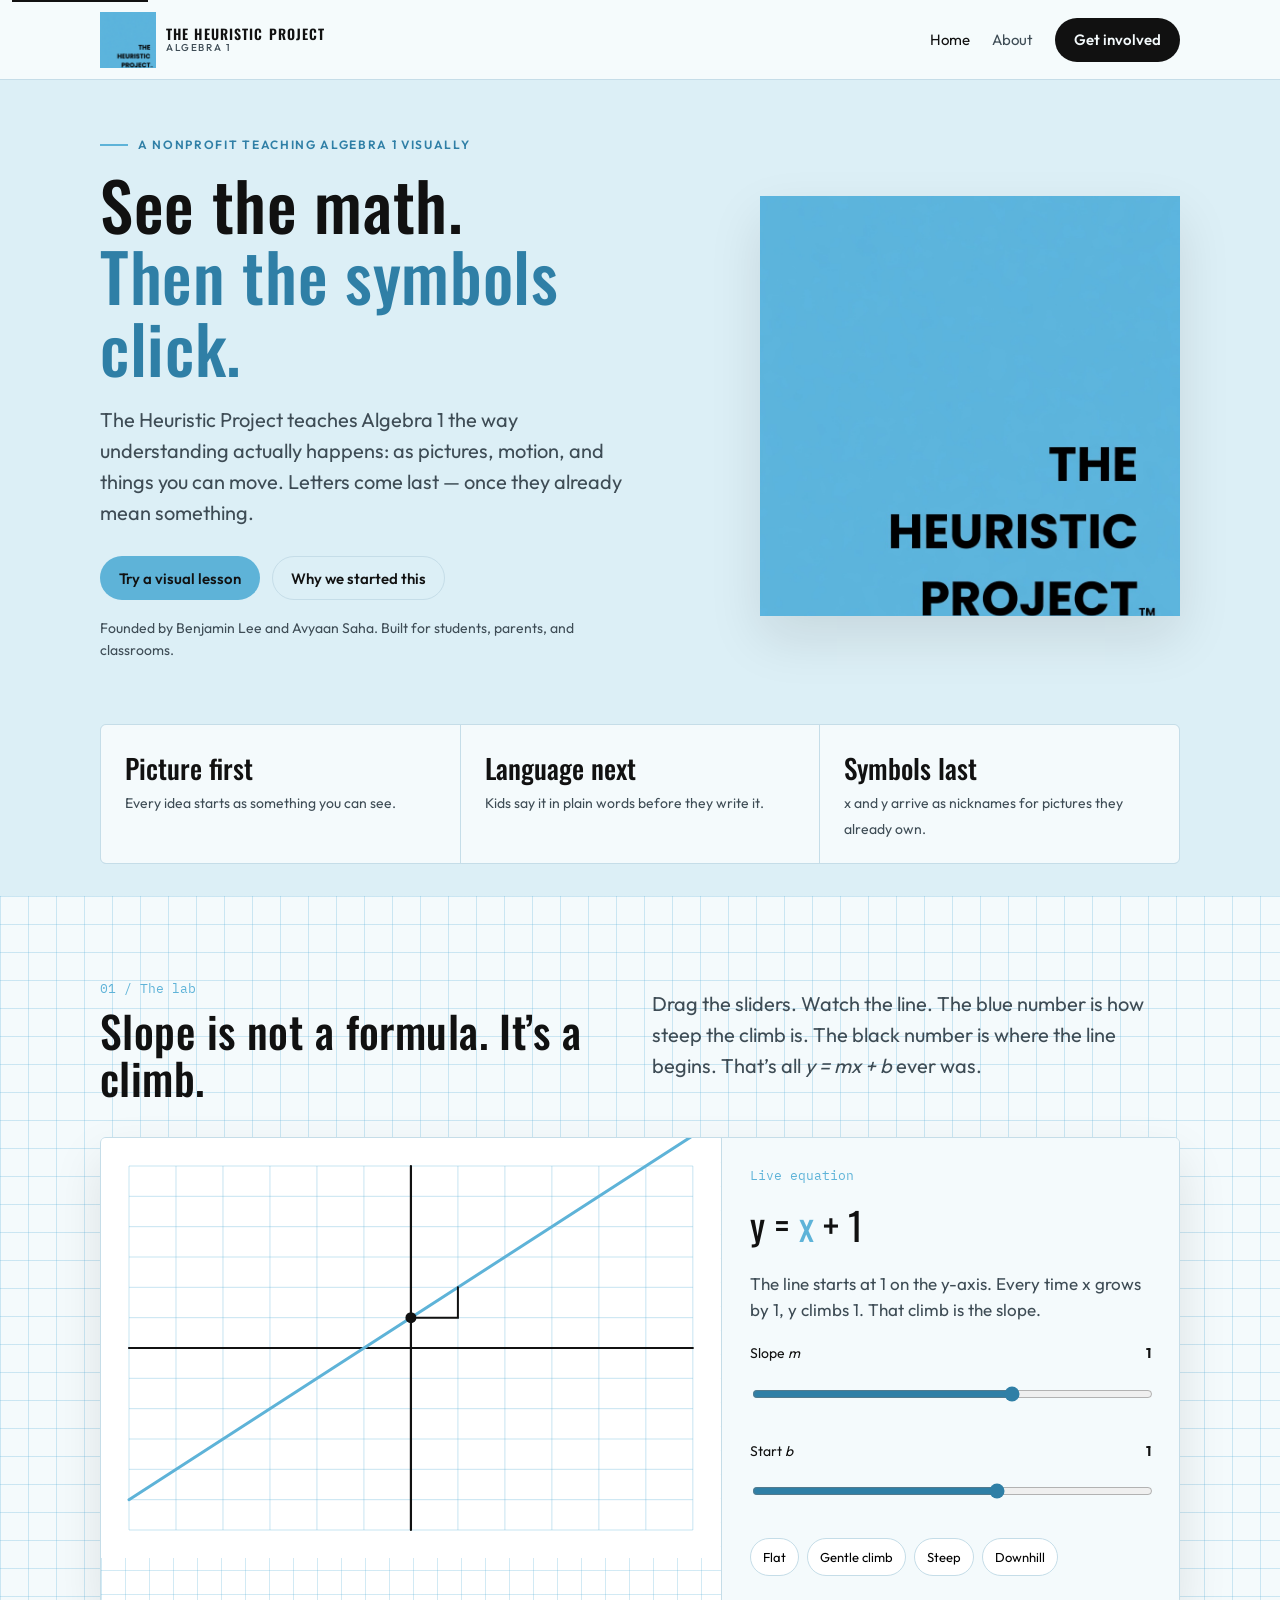
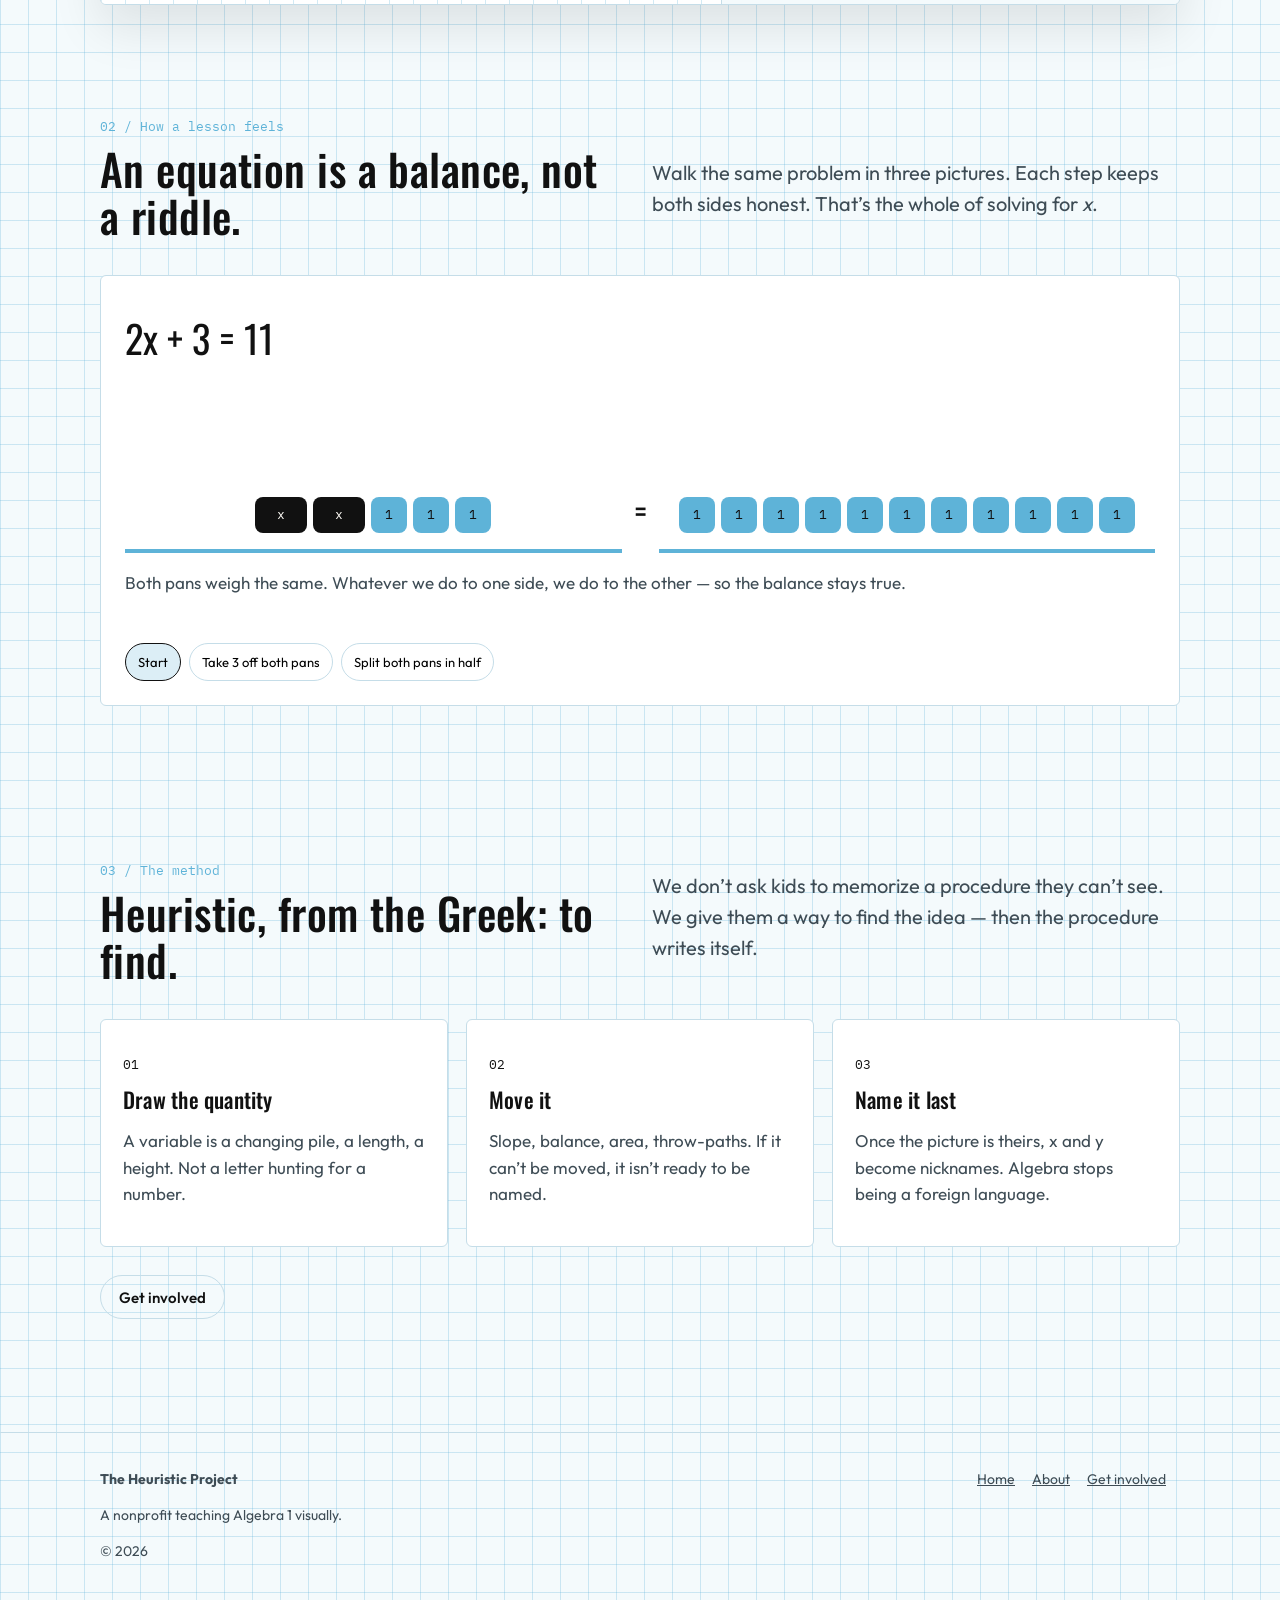
==== index.html @ 97701b6c "Publish the Heuristic Project site. Static Algebra 1 site for the VantaWulf GitHub account." ====
<!DOCTYPE html>
<html lang="en">
  <head>
    <meta charset="utf-8" />
    <meta name="viewport" content="width=device-width, initial-scale=1, viewport-fit=cover" />
    <meta name="theme-color" content="#5eb3d8" />
    <title>The Heuristic Project · Algebra you can see</title>
    <meta
      name="description"
      content="A nonprofit teaching Algebra 1 to kids in a visual way — pictures and motion first, symbols second."
    />
    <meta property="og:title" content="The Heuristic Project" />
    <meta property="og:description" content="Algebra 1, taught as pictures kids can actually see." />
    <meta property="og:image" content="assets/logo.jpg" />
    <link rel="icon" href="assets/favicon.svg" type="image/svg+xml" />
    <link rel="preconnect" href="https://fonts.googleapis.com" />
    <link rel="preconnect" href="https://fonts.gstatic.com" crossorigin />
    <link
      href="https://fonts.googleapis.com/css2?family=IBM+Plex+Mono:wght@400;500&family=Oswald:wght@500;600;700&family=Outfit:wght@400;500;560&display=swap"
      rel="stylesheet"
    />
    <link rel="stylesheet" href="styles.css" />
  </head>
  <body>
    <a class="skip-link" href="#main">Skip to content</a>
    <header class="topbar">
      <div class="wrap">
        <a class="brand" href="index.html">
          <img class="brand-logo" src="assets/logo.jpg" alt="" width="56" height="56" />
          <span class="brand-name"><strong>The Heuristic Project</strong><small>Algebra 1</small></span>
        </a>
        <button class="nav-toggle" type="button" aria-expanded="false" aria-controls="site-nav" aria-label="Menu">
          <svg width="18" height="12" viewBox="0 0 18 12" fill="none" aria-hidden="true">
            <path d="M1 1h16M1 6h16M1 11h16" stroke="#1a211c" stroke-width="1.6" stroke-linecap="round" />
          </svg>
        </button>
        <nav class="nav" id="site-nav">
          <a href="index.html" aria-current="page">Home</a>
          <a href="about.html">About</a>
          <a class="btn primary" href="join.html">Get involved</a>
        </nav>
      </div>
    </header>

    <main id="main">
      <section class="hero">
        <div class="wrap hero-grid">
          <div>
            <p class="eyebrow">A nonprofit teaching Algebra 1 visually</p>
            <h1>See the math.<br /><em>Then the symbols click.</em></h1>
            <p class="lede">
              The Heuristic Project teaches Algebra 1 the way understanding actually happens:
              as pictures, motion, and things you can move. Letters come last — once they
              already mean something.
            </p>
            <div class="hero-actions">
              <a class="btn saffron" href="#lab">Try a visual lesson</a>
              <a class="btn ghost" href="about.html">Why we started this</a>
            </div>
            <p class="hero-note">Founded by Benjamin Lee and Avyaan Saha. Built for students, parents, and classrooms.</p>
          </div>
          <div class="hero-frame">
            <img src="assets/logo.jpg" alt="The Heuristic Project logo: black stacked wordmark on a powder-blue square." />
          </div>
        </div>
        <div class="wrap">
          <div class="stats">
            <div class="stat">
              <b>Picture first</b>
              <span>Every idea starts as something you can see.</span>
            </div>
            <div class="stat">
              <b>Language next</b>
              <span>Kids say it in plain words before they write it.</span>
            </div>
            <div class="stat">
              <b>Symbols last</b>
              <span>x and y arrive as nicknames for pictures they already own.</span>
            </div>
          </div>
        </div>
      </section>

      <section class="section" id="lab">
        <div class="wrap">
          <div class="section-head">
            <div>
              <p class="kicker">01 / The lab</p>
              <h2>Slope is not a formula. It’s a climb.</h2>
            </div>
            <p class="lede">
              Drag the sliders. Watch the line. The blue number is how steep the climb is.
              The black number is where the line begins. That’s all <em>y = mx + b</em> ever was.
            </p>
          </div>
          <div class="lab">
            <div class="lab-canvas-wrap">
              <canvas id="slope-canvas" width="640" height="420" aria-label="Graph of y equals m x plus b"></canvas>
            </div>
            <div class="lab-panel">
              <p class="kicker">Live equation</p>
              <p class="eq" id="eq-line">y = <span class="m">x</span> <span class="b">+ 1</span></p>
              <p class="caption" id="slope-caption"></p>
              <div class="control">
                <label><span>Slope <i>m</i></span> <strong id="slope-m-val">1</strong></label>
                <input id="slope-m" type="range" min="-3" max="3" step="0.5" value="1" />
              </div>
              <div class="control">
                <label><span>Start <i>b</i></span> <strong id="slope-b-val">1</strong></label>
                <input id="slope-b" type="range" min="-4" max="4" step="0.5" value="1" />
              </div>
              <div class="presets">
                <button class="pill" type="button" data-preset="0,2">Flat</button>
                <button class="pill" type="button" data-preset="0.5,1" aria-pressed="false">Gentle climb</button>
                <button class="pill" type="button" data-preset="2,-1">Steep</button>
                <button class="pill" type="button" data-preset="-1,3">Downhill</button>
              </div>
            </div>
          </div>
        </div>
      </section>

      <section class="section tight">
        <div class="wrap">
          <div class="section-head">
            <div>
              <p class="kicker">02 / How a lesson feels</p>
              <h2>An equation is a balance, not a riddle.</h2>
            </div>
            <p class="lede">
              Walk the same problem in three pictures. Each step keeps both sides honest.
              That’s the whole of solving for <em>x</em>.
            </p>
          </div>
          <div class="balance" id="balance-lab">
            <p class="eq" id="balance-eq">2x + 3 = 11</p>
            <div class="pans">
              <div class="pan" id="pan-left" aria-label="Left side of the equation"></div>
              <div class="equals">=</div>
              <div class="pan" id="pan-right" aria-label="Right side of the equation"></div>
            </div>
            <p class="caption" id="balance-status"></p>
            <div class="steps">
              <button class="pill" type="button" data-step="0" aria-pressed="true">Start</button>
              <button class="pill" type="button" data-step="1">Take 3 off both pans</button>
              <button class="pill" type="button" data-step="2">Split both pans in half</button>
            </div>
          </div>
        </div>
      </section>

      <section class="section">
        <div class="wrap">
          <div class="section-head">
            <div>
              <p class="kicker">03 / The method</p>
              <h2>Heuristic, from the Greek: to find.</h2>
            </div>
            <p class="lede">
              We don’t ask kids to memorize a procedure they can’t see. We give them a way
              to find the idea — then the procedure writes itself.
            </p>
          </div>
          <div class="cards">
            <article class="card">
              <p class="num">01</p>
              <h3>Draw the quantity</h3>
              <p>A variable is a changing pile, a length, a height. Not a letter hunting for a number.</p>
            </article>
            <article class="card">
              <p class="num">02</p>
              <h3>Move it</h3>
              <p>Slope, balance, area, throw-paths. If it can’t be moved, it isn’t ready to be named.</p>
            </article>
            <article class="card">
              <p class="num">03</p>
              <h3>Name it last</h3>
              <p>Once the picture is theirs, x and y become nicknames. Algebra stops being a foreign language.</p>
            </article>
          </div>
          <p style="margin-top: 28px">
            <a class="btn ghost" href="join.html">Get involved</a>
          </p>
        </div>
      </section>
    </main>

    <footer>
      <div class="wrap foot">
        <div>
          <strong>The Heuristic Project</strong>
          <p>A nonprofit teaching Algebra 1 visually.</p>
          <p>© <span id="year">2026</span></p>
        </div>
        <div>
          <a href="index.html">Home</a>
          <a href="about.html">About</a>
          <a href="join.html">Get involved</a>
        </div>
      </div>
    </footer>
    <script src="app.js"></script>
  </body>
</html>
---- styles.css ----
:root {
  --paper: #f4fafc;
  --paper-2: #dceef6;
  --ink: #111111;
  --ink-soft: #3e4c55;
  --sage: #2f7fa6;
  --sage-2: #24688a;
  --saffron: #5eb3d8;
  --vermillion: #111111;
  --blue: #5eb3d8;
  --line: rgba(94, 179, 216, 0.28);
  --rule: #c5dde8;
  --shadow: 0 22px 50px rgba(17, 17, 17, 0.1);
  --radius: 6px;
  --max: 1120px;
  --nav-h: 80px;
}

*,
*::before,
*::after {
  box-sizing: border-box;
}

html {
  scroll-behavior: smooth;
}

html,
body {
  overflow-x: hidden;
  max-width: 100%;
}

body {
  margin: 0;
  color: var(--ink);
  font-family: Outfit, "Helvetica Neue", sans-serif;
  font-size: 17px;
  line-height: 1.55;
  background-color: var(--paper);
  background-image:
    linear-gradient(var(--line) 1px, transparent 1px),
    linear-gradient(90deg, var(--line) 1px, transparent 1px);
  background-size: 28px 28px;
}

img {
  max-width: 100%;
  display: block;
}

a {
  color: var(--sage);
}

.skip-link {
  position: absolute;
  left: 12px;
  top: -40px;
  background: var(--ink);
  color: var(--paper);
  padding: 8px 12px;
  z-index: 100;
}

.skip-link:focus {
  top: 12px;
}

.wrap {
  width: 100%;
  max-width: var(--max);
  padding-inline: 20px;
  margin-inline: auto;
}

.topbar {
  position: sticky;
  top: 0;
  z-index: 40;
  height: var(--nav-h);
  display: flex;
  align-items: center;
  background: color-mix(in srgb, var(--paper) 88%, white);
  backdrop-filter: blur(14px);
  border-bottom: 1px solid var(--rule);
}

.topbar .wrap {
  display: flex;
  align-items: center;
  justify-content: space-between;
  gap: 16px;
  width: 100%;
  max-width: var(--max);
}

.brand {
  display: flex;
  align-items: center;
  gap: 10px;
  text-decoration: none;
  color: var(--ink);
  font-weight: 560;
  letter-spacing: -0.02em;
}

.brand-logo {
  width: 56px;
  height: 56px;
  border-radius: 0;
  box-shadow: none;
  object-fit: cover;
  background: var(--blue);
}

.brand-name {
  display: flex;
  flex-direction: column;
  line-height: 1.15;
}

.brand-name strong {
  font-family: Oswald, "Arial Narrow", sans-serif;
  font-weight: 600;
  letter-spacing: 0.08em;
  text-transform: uppercase;
  font-size: 14px;
}

.brand-name small {
  font-size: 10px;
  font-weight: 500;
  letter-spacing: 0.16em;
  text-transform: uppercase;
  color: var(--ink-soft);
}

.nav {
  display: flex;
  align-items: center;
  gap: 22px;
}

.nav a {
  text-decoration: none;
  color: var(--ink-soft);
  font-size: 15px;
}

.nav a[aria-current="page"],
.nav a:hover {
  color: var(--ink);
}

.nav a.btn.primary,
.nav a.btn.primary:hover,
.nav a.btn.primary[aria-current="page"] {
  color: var(--paper);
  background: var(--ink);
}

.nav-toggle {
  display: none;
  width: 44px;
  height: 44px;
  border: 1px solid var(--rule);
  background: var(--paper);
  border-radius: 10px;
}

.btn {
  display: inline-flex;
  align-items: center;
  justify-content: center;
  gap: 8px;
  min-height: 44px;
  padding: 0 18px;
  border-radius: 999px;
  border: 1px solid transparent;
  text-decoration: none;
  font: inherit;
  font-size: 15px;
  font-weight: 560;
  cursor: pointer;
}

.btn.primary {
  background: var(--ink);
  color: var(--paper);
}

.btn.primary:hover {
  background: #000;
}

.btn.ghost {
  background: transparent;
  color: var(--ink);
  border-color: var(--rule);
}

.btn.saffron,
.btn.accent {
  background: var(--blue);
  color: var(--ink);
}

.eyebrow {
  display: flex;
  align-items: center;
  gap: 10px;
  font-size: 12px;
  font-weight: 600;
  letter-spacing: 0.14em;
  text-transform: uppercase;
  color: var(--sage);
  margin: 0 0 14px;
  max-width: 40rem;
}

.eyebrow::before {
  content: "";
  width: 28px;
  height: 2px;
  background: var(--saffron);
}

h1,
h2,
h3,
.display {
  font-family: Oswald, "Arial Narrow", sans-serif;
  font-weight: 500;
  letter-spacing: 0.01em;
  line-height: 1.08;
  margin: 0;
  overflow-wrap: break-word;
}

h1 {
  font-size: clamp(2.35rem, 5.2vw, 4.4rem);
}

h2 {
  font-size: clamp(1.8rem, 3.4vw, 2.8rem);
}

h3 {
  font-size: 1.35rem;
}

.lede {
  font-size: clamp(1.05rem, 1.6vw, 1.25rem);
  color: var(--ink-soft);
  max-width: 42rem;
}

h1, h2, h3, p, .lede, .hero-note, .caption {
  max-width: 100%;
  overflow-wrap: break-word;
}

.hero {
  padding: 56px 0 24px;
  background: color-mix(in srgb, var(--blue) 16%, var(--paper));
}

.hero-grid {
  display: grid;
  grid-template-columns: 1.05fr 0.95fr;
  gap: 48px;
  align-items: center;
}

.hero h1 em {
  font-style: normal;
  color: var(--sage);
}

.hero-actions {
  display: flex;
  flex-wrap: wrap;
  gap: 12px;
  margin-top: 28px;
}

.hero-grid > * {
  min-width: 0;
}

.hero-note {
  margin-top: 18px;
  font-size: 14px;
  color: var(--ink-soft);
}

.hero-frame {
  position: relative;
}

.hero-frame img {
  width: 100%;
  max-width: 420px;
  margin-left: auto;
  border-radius: 0;
  box-shadow: var(--shadow);
  aspect-ratio: 1 / 1;
  object-fit: cover;
  background: var(--blue);
}

.hero-chip {
  position: absolute;
  left: 16px;
  bottom: 16px;
  background: color-mix(in srgb, var(--paper) 92%, white);
  border: 1px solid var(--rule);
  border-radius: 14px;
  padding: 10px 12px;
  font-family: "IBM Plex Mono", ui-monospace, monospace;
  font-size: 13px;
}

.stats {
  display: grid;
  grid-template-columns: repeat(3, 1fr);
  gap: 1px;
  background: var(--rule);
  border: 1px solid var(--rule);
  border-radius: var(--radius);
  overflow: hidden;
  margin: 48px 0 8px;
}

.stat {
  background: var(--paper);
  padding: 22px 24px;
}

.stat b {
  display: block;
  font-family: Oswald, "Arial Narrow", sans-serif;
  font-size: 1.7rem;
  font-weight: 500;
}

.stat span {
  color: var(--ink-soft);
  font-size: 14px;
}

.section {
  padding: 72px 0;
}

.section.tight {
  padding: 40px 0 72px;
}

.section-head {
  display: grid;
  grid-template-columns: 1fr 1fr;
  gap: 24px;
  margin-bottom: 36px;
  align-items: end;
}

.kicker {
  font-family: "IBM Plex Mono", ui-monospace, monospace;
  font-size: 13px;
  color: var(--saffron);
  margin: 0 0 8px;
}

.lab {
  background: #fff;
  border: 1px solid var(--rule);
  border-radius: var(--radius);
  box-shadow: var(--shadow);
  overflow: hidden;
  display: grid;
  grid-template-columns: 1.15fr 0.85fr;
}

.lab-canvas-wrap {
  background:
    linear-gradient(var(--line) 1px, transparent 1px),
    linear-gradient(90deg, var(--line) 1px, transparent 1px),
    #fff;
  background-size: 24px 24px;
  min-height: 420px;
  position: relative;
}

#slope-canvas {
  width: 100%;
  height: 420px;
  display: block;
}

.lab-panel {
  padding: 28px;
  border-left: 1px solid var(--rule);
  background: var(--paper);
}

.eq {
  font-family: Oswald, "Arial Narrow", sans-serif;
  font-size: clamp(1.8rem, 3vw, 2.4rem);
  margin: 8px 0 6px;
}

.eq .m { color: var(--blue); }
.eq .b { color: var(--ink); }

.caption {
  color: var(--ink-soft);
  min-height: 3.2em;
}

.control {
  margin: 18px 0;
}

.control label {
  display: flex;
  justify-content: space-between;
  font-size: 14px;
  margin-bottom: 6px;
}

.control input[type="range"] {
  width: 100%;
  accent-color: var(--sage);
}

.presets {
  display: flex;
  flex-wrap: wrap;
  gap: 8px;
  margin-top: 8px;
}

.pill {
  border: 1px solid var(--rule);
  background: #fff;
  border-radius: 999px;
  padding: 8px 12px;
  font: inherit;
  font-size: 13px;
  cursor: pointer;
}

.pill:hover,
.pill[aria-pressed="true"] {
  border-color: var(--ink);
  background: var(--paper-2);
}

.cards {
  display: grid;
  grid-template-columns: repeat(3, 1fr);
  gap: 18px;
}

.card {
  background: #fff;
  border: 1px solid var(--rule);
  border-radius: var(--radius);
  padding: 22px;
}

.card .num {
  font-family: "IBM Plex Mono", ui-monospace, monospace;
  color: var(--vermillion);
  font-size: 13px;
}

.card p {
  color: var(--ink-soft);
}

.split {
  display: grid;
  grid-template-columns: 1fr 1fr;
  gap: 40px;
  align-items: center;
}

.photo {
  border-radius: 0;
  box-shadow: var(--shadow);
  width: 100%;
  object-fit: cover;
}

.units {
  display: grid;
  grid-template-columns: 1fr 1fr;
  gap: 14px;
}

.unit {
  display: grid;
  grid-template-columns: auto 1fr;
  gap: 14px;
  padding: 16px;
  border: 1px solid var(--rule);
  border-radius: var(--radius);
  background: #fff;
  text-decoration: none;
  color: inherit;
}

.unit .mark {
  width: 42px;
  height: 42px;
  border-radius: 0;
  display: grid;
  place-items: center;
  font-family: Oswald, "Arial Narrow", sans-serif;
  background: var(--blue);
  color: var(--ink);
}

.unit p {
  margin: 4px 0 0;
  color: var(--ink-soft);
  font-size: 14px;
}

.balance {
  background: #fff;
  border: 1px solid var(--rule);
  border-radius: var(--radius);
  padding: 24px;
}

.pans {
  display: grid;
  grid-template-columns: 1fr auto 1fr;
  gap: 12px;
  align-items: end;
  min-height: 180px;
}

.pan {
  border-bottom: 4px solid var(--blue);
  padding: 12px 8px 16px;
  display: flex;
  flex-wrap: wrap;
  gap: 6px;
  justify-content: center;
  align-items: end;
}

.equals {
  font-family: Oswald, "Arial Narrow", sans-serif;
  font-size: 2rem;
  padding-bottom: 18px;
}

.tile {
  width: 36px;
  height: 36px;
  border-radius: 8px;
  display: grid;
  place-items: center;
  font-family: "IBM Plex Mono", ui-monospace, monospace;
  font-size: 13px;
  color: #fffdf8;
}

.tile.x { background: var(--ink); width: 52px; }
.tile.one { background: var(--blue); color: var(--ink); }
.tile.out { opacity: 0.25; }

.steps {
  display: flex;
  flex-wrap: wrap;
  gap: 8px;
  margin-top: 18px;
}

.form {
  display: grid;
  gap: 14px;
  max-width: 560px;
}

.field {
  display: grid;
  gap: 6px;
}

.field span {
  font-size: 14px;
  font-weight: 560;
}

input,
select,
textarea {
  font: inherit;
  padding: 12px 14px;
  border-radius: 12px;
  border: 1px solid var(--rule);
  background: #fff;
  color: var(--ink);
}

textarea {
  min-height: 140px;
  resize: vertical;
}

.form-status {
  min-height: 1.4em;
  color: var(--sage);
}

.page-hero {
  padding: 48px 0 12px;
}

footer {
  border-top: 1px solid var(--rule);
  padding: 36px 0 48px;
  margin-top: 24px;
  color: var(--ink-soft);
  font-size: 14px;
}

.foot {
  display: flex;
  justify-content: space-between;
  gap: 24px;
  flex-wrap: wrap;
}

.foot a {
  color: inherit;
  margin-right: 14px;
}

@media (max-width: 420px) {
  .brand-name small {
    display: none;
  }
}

@media (max-width: 880px) {
  h1 {
    font-size: clamp(2.05rem, 6vw, 2.8rem);
  }

  .hero-grid,
  .lab,
  .section-head,
  .split {
    display: flex;
    flex-direction: column;
    gap: 28px;
  }

  .hero-grid > *,
  .split > *,
  .lab > *,
  .cards > *,
  .units > *,
  .stats > * {
    width: 100%;
    max-width: 100%;
    min-width: 0;
  }

  .cards,
  .units,
  .stats {
    grid-template-columns: 1fr;
  }

  .lab-panel {
    border-left: 0;
    border-top: 1px solid var(--rule);
  }

  .nav-toggle {
    display: grid;
    place-items: center;
  }

  .nav {
    display: none;
    position: absolute;
    top: var(--nav-h);
    left: 0;
    right: 0;
    flex-direction: column;
    align-items: stretch;
    gap: 0;
    background: var(--paper);
    border-bottom: 1px solid var(--rule);
    padding: 8px 20px 18px;
  }

  .nav.open {
    display: flex;
  }

  .nav a,
  .nav .btn {
    padding: 12px 0;
  }

  .nav a.btn.primary {
    justify-content: center;
    margin-top: 8px;
  }

  .hero-actions {
    flex-direction: column;
    align-items: stretch;
  }

  .hero-actions .btn {
    width: 100%;
    flex: none;
  }

  .topbar {
    position: sticky;
  }
}

@media (prefers-reduced-motion: reduce) {
  html { scroll-behavior: auto; }
}
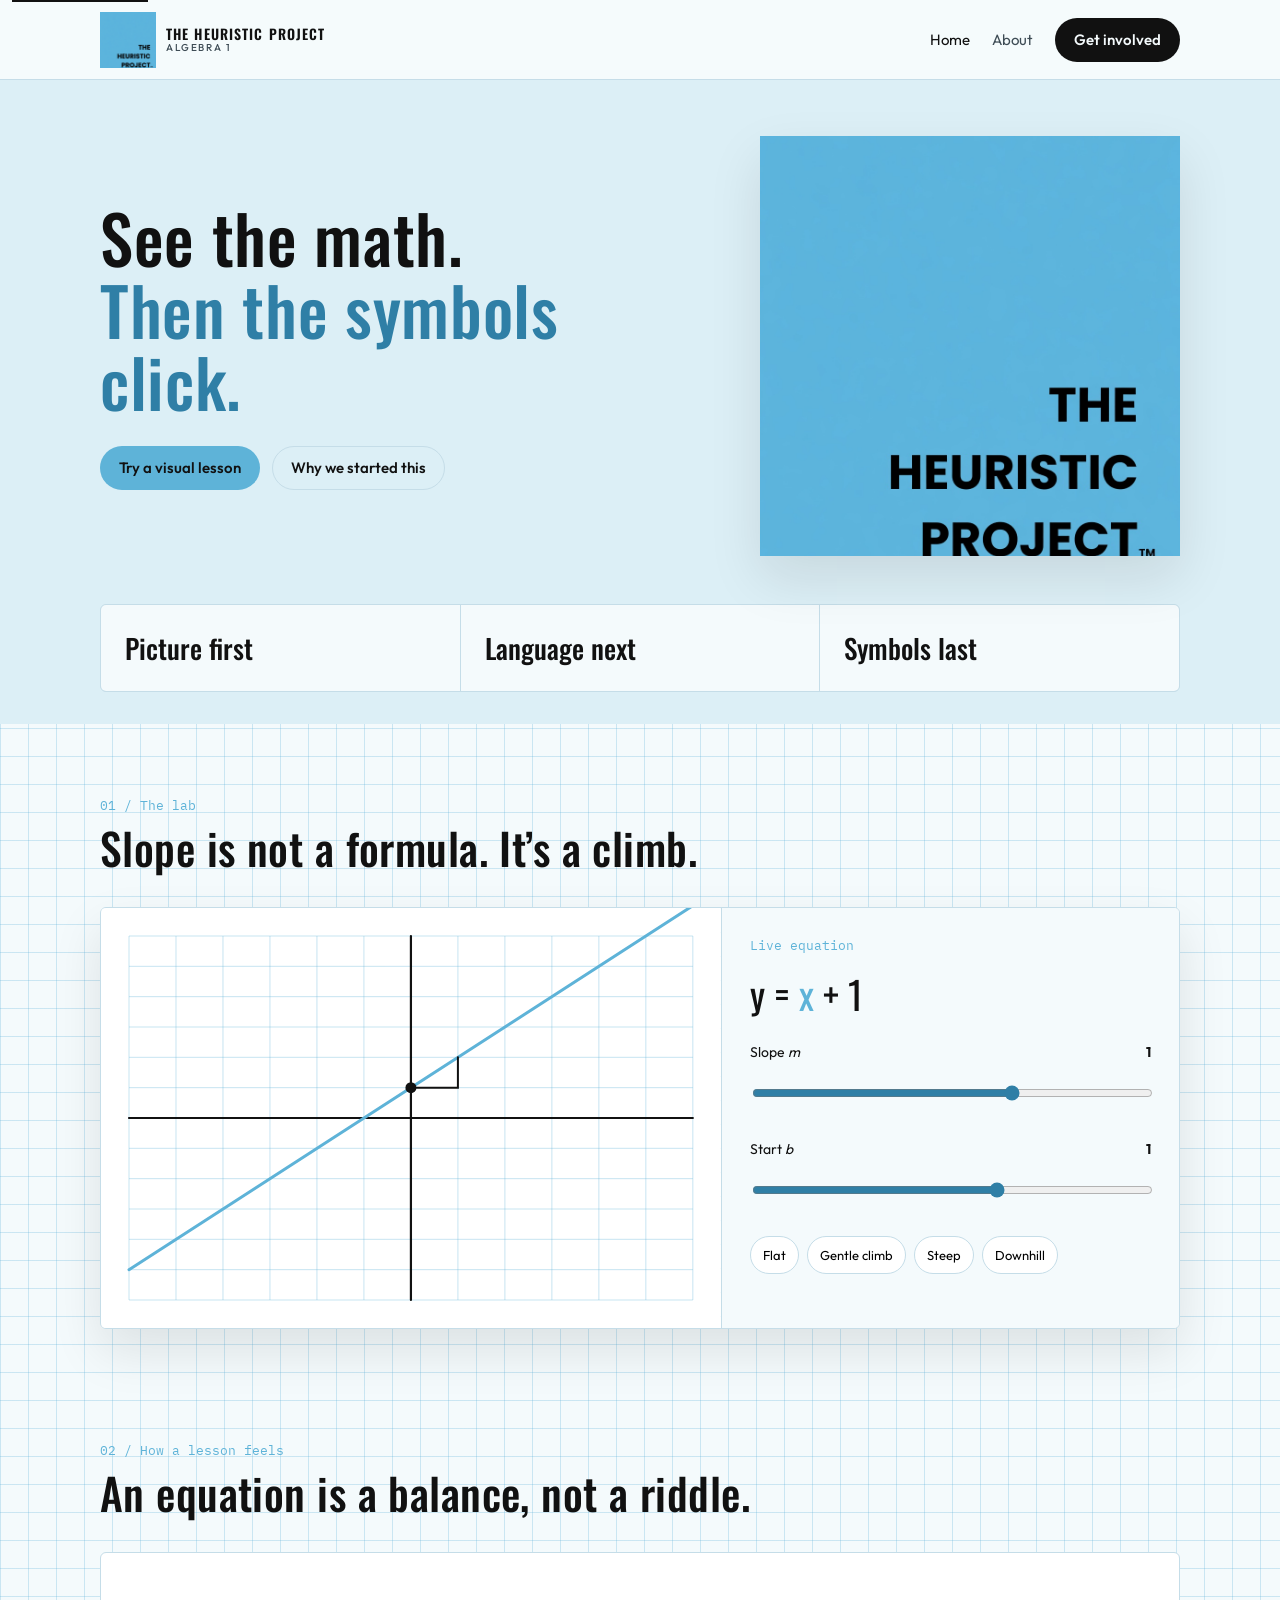
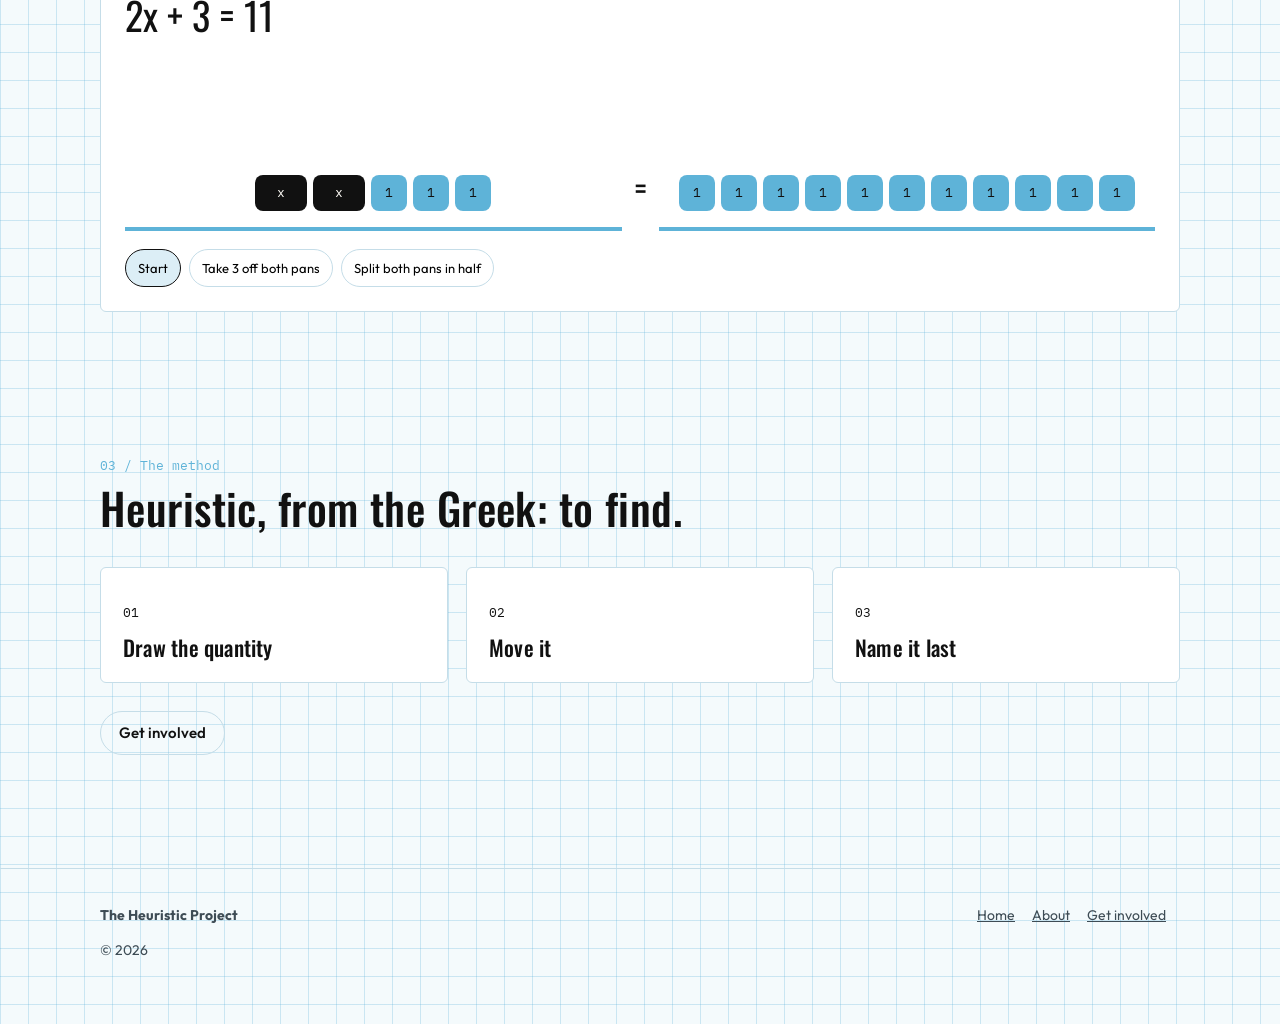
==== commit f88dfc53: "Cut the explanatory copy from every page. Keep the headlines, navigation, and labs, and drop the par" ====
--- a/index.html
+++ b/index.html
@@ -46,18 +46,11 @@
       <section class="hero">
         <div class="wrap hero-grid">
           <div>
-            <p class="eyebrow">A nonprofit teaching Algebra 1 visually</p>
             <h1>See the math.<br /><em>Then the symbols click.</em></h1>
-            <p class="lede">
-              The Heuristic Project teaches Algebra 1 the way understanding actually happens:
-              as pictures, motion, and things you can move. Letters come last — once they
-              already mean something.
-            </p>
             <div class="hero-actions">
               <a class="btn saffron" href="#lab">Try a visual lesson</a>
               <a class="btn ghost" href="about.html">Why we started this</a>
             </div>
-            <p class="hero-note">Founded by Benjamin Lee and Avyaan Saha. Built for students, parents, and classrooms.</p>
           </div>
           <div class="hero-frame">
             <img src="assets/logo.jpg" alt="The Heuristic Project logo: black stacked wordmark on a powder-blue square." />
@@ -67,15 +60,12 @@
           <div class="stats">
             <div class="stat">
               <b>Picture first</b>
-              <span>Every idea starts as something you can see.</span>
             </div>
             <div class="stat">
               <b>Language next</b>
-              <span>Kids say it in plain words before they write it.</span>
             </div>
             <div class="stat">
               <b>Symbols last</b>
-              <span>x and y arrive as nicknames for pictures they already own.</span>
             </div>
           </div>
         </div>
@@ -88,10 +78,6 @@
               <p class="kicker">01 / The lab</p>
               <h2>Slope is not a formula. It’s a climb.</h2>
             </div>
-            <p class="lede">
-              Drag the sliders. Watch the line. The blue number is how steep the climb is.
-              The black number is where the line begins. That’s all <em>y = mx + b</em> ever was.
-            </p>
           </div>
           <div class="lab">
             <div class="lab-canvas-wrap">
@@ -100,7 +86,6 @@
             <div class="lab-panel">
               <p class="kicker">Live equation</p>
               <p class="eq" id="eq-line">y = <span class="m">x</span> <span class="b">+ 1</span></p>
-              <p class="caption" id="slope-caption"></p>
               <div class="control">
                 <label><span>Slope <i>m</i></span> <strong id="slope-m-val">1</strong></label>
                 <input id="slope-m" type="range" min="-3" max="3" step="0.5" value="1" />
@@ -127,10 +112,6 @@
               <p class="kicker">02 / How a lesson feels</p>
               <h2>An equation is a balance, not a riddle.</h2>
             </div>
-            <p class="lede">
-              Walk the same problem in three pictures. Each step keeps both sides honest.
-              That’s the whole of solving for <em>x</em>.
-            </p>
           </div>
           <div class="balance" id="balance-lab">
             <p class="eq" id="balance-eq">2x + 3 = 11</p>
@@ -139,7 +120,6 @@
               <div class="equals">=</div>
               <div class="pan" id="pan-right" aria-label="Right side of the equation"></div>
             </div>
-            <p class="caption" id="balance-status"></p>
             <div class="steps">
               <button class="pill" type="button" data-step="0" aria-pressed="true">Start</button>
               <button class="pill" type="button" data-step="1">Take 3 off both pans</button>
@@ -156,26 +136,19 @@
               <p class="kicker">03 / The method</p>
               <h2>Heuristic, from the Greek: to find.</h2>
             </div>
-            <p class="lede">
-              We don’t ask kids to memorize a procedure they can’t see. We give them a way
-              to find the idea — then the procedure writes itself.
-            </p>
           </div>
           <div class="cards">
             <article class="card">
               <p class="num">01</p>
               <h3>Draw the quantity</h3>
-              <p>A variable is a changing pile, a length, a height. Not a letter hunting for a number.</p>
             </article>
             <article class="card">
               <p class="num">02</p>
               <h3>Move it</h3>
-              <p>Slope, balance, area, throw-paths. If it can’t be moved, it isn’t ready to be named.</p>
             </article>
             <article class="card">
               <p class="num">03</p>
               <h3>Name it last</h3>
-              <p>Once the picture is theirs, x and y become nicknames. Algebra stops being a foreign language.</p>
             </article>
           </div>
           <p style="margin-top: 28px">
@@ -189,7 +162,6 @@
       <div class="wrap foot">
         <div>
           <strong>The Heuristic Project</strong>
-          <p>A nonprofit teaching Algebra 1 visually.</p>
           <p>© <span id="year">2026</span></p>
         </div>
         <div>
--- a/styles.css
+++ b/styles.css
@@ -360,11 +360,7 @@
 }
 
 .section-head {
-  display: grid;
-  grid-template-columns: 1fr 1fr;
-  gap: 24px;
   margin-bottom: 36px;
-  align-items: end;
 }
 
 .kicker {
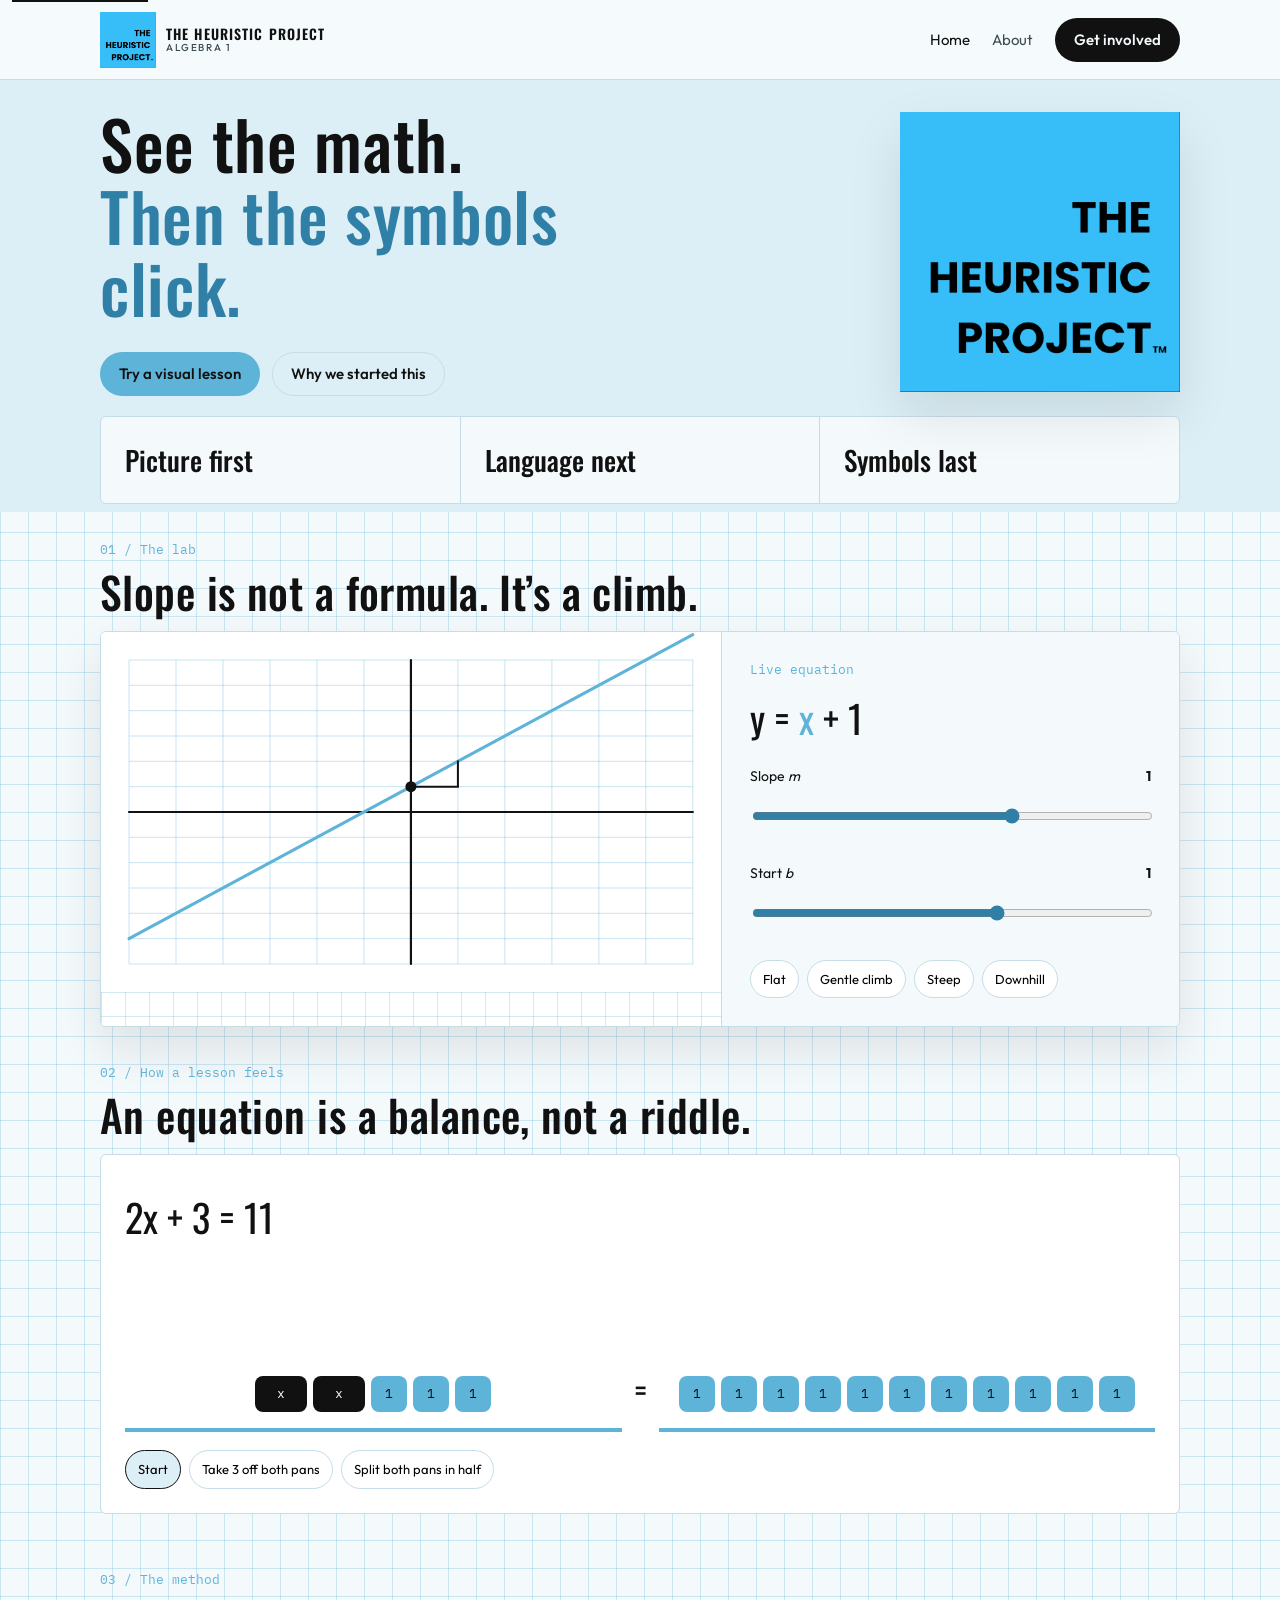
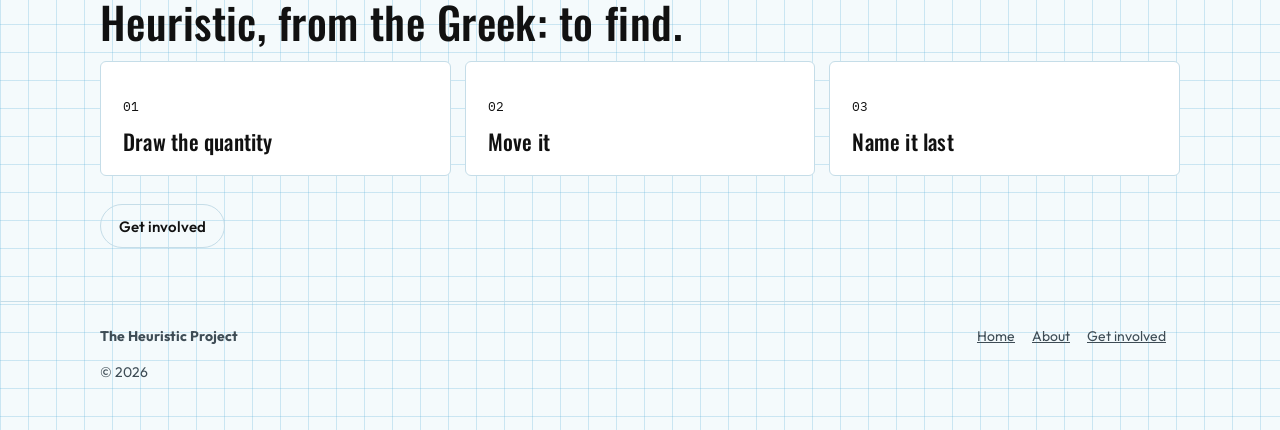
==== commit 9bcb833d: "Use the square Heuristic Project logo as given. Show the full mark instead of a crop, on the header " ====
--- a/index.html
+++ b/index.html
@@ -11,7 +11,7 @@
     />
     <meta property="og:title" content="The Heuristic Project" />
     <meta property="og:description" content="Algebra 1, taught as pictures kids can actually see." />
-    <meta property="og:image" content="assets/logo.jpg" />
+    <meta property="og:image" content="assets/logo.png" />
     <link rel="icon" href="assets/favicon.svg" type="image/svg+xml" />
     <link rel="preconnect" href="https://fonts.googleapis.com" />
     <link rel="preconnect" href="https://fonts.gstatic.com" crossorigin />
@@ -26,7 +26,7 @@
     <header class="topbar">
       <div class="wrap">
         <a class="brand" href="index.html">
-          <img class="brand-logo" src="assets/logo.jpg" alt="" width="56" height="56" />
+          <img class="brand-logo" src="assets/logo.png" alt="" width="56" height="56" />
           <span class="brand-name"><strong>The Heuristic Project</strong><small>Algebra 1</small></span>
         </a>
         <button class="nav-toggle" type="button" aria-expanded="false" aria-controls="site-nav" aria-label="Menu">
@@ -53,7 +53,7 @@
             </div>
           </div>
           <div class="hero-frame">
-            <img src="assets/logo.jpg" alt="The Heuristic Project logo: black stacked wordmark on a powder-blue square." />
+            <img src="assets/logo.png" alt="The Heuristic Project logo: black stacked wordmark on a powder-blue square." />
           </div>
         </div>
         <div class="wrap">
--- a/styles.css
+++ b/styles.css
@@ -111,7 +111,7 @@
   height: 56px;
   border-radius: 0;
   box-shadow: none;
-  object-fit: cover;
+  object-fit: contain;
   background: var(--blue);
 }
 
@@ -263,7 +263,7 @@
 }
 
 .hero {
-  padding: 56px 0 24px;
+  padding: 28px 0 8px;
   background: color-mix(in srgb, var(--blue) 16%, var(--paper));
 }
 
@@ -296,19 +296,27 @@
   color: var(--ink-soft);
 }
 
-.hero-frame {
+.hero-frame,
+.logo-frame {
   position: relative;
-}
-
-.hero-frame img {
+  width: min(100%, 280px);
+  max-width: 100%;
+  margin-left: auto;
+  aspect-ratio: 1 / 1;
+  min-width: 0;
+}
+
+.hero-frame img,
+.logo-frame img {
+  position: absolute;
+  inset: 0;
   width: 100%;
-  max-width: 420px;
-  margin-left: auto;
+  height: 100%;
+  object-fit: contain;
   border-radius: 0;
   box-shadow: var(--shadow);
-  aspect-ratio: 1 / 1;
-  object-fit: cover;
   background: var(--blue);
+  display: block;
 }
 
 .hero-chip {
@@ -331,7 +339,7 @@
   border: 1px solid var(--rule);
   border-radius: var(--radius);
   overflow: hidden;
-  margin: 48px 0 8px;
+  margin: 20px 0 0;
 }
 
 .stat {
@@ -352,15 +360,15 @@
 }
 
 .section {
-  padding: 72px 0;
+  padding: 28px 0;
 }
 
 .section.tight {
-  padding: 40px 0 72px;
+  padding: 8px 0 28px;
 }
 
 .section-head {
-  margin-bottom: 36px;
+  margin-bottom: 16px;
 }
 
 .kicker {
@@ -386,13 +394,13 @@
     linear-gradient(90deg, var(--line) 1px, transparent 1px),
     #fff;
   background-size: 24px 24px;
-  min-height: 420px;
+  min-height: 0;
   position: relative;
 }
 
 #slope-canvas {
   width: 100%;
-  height: 420px;
+  height: 360px;
   display: block;
 }
 
@@ -458,7 +466,11 @@
 .cards {
   display: grid;
   grid-template-columns: repeat(3, 1fr);
-  gap: 18px;
+  gap: 14px;
+}
+
+.cards.stack {
+  grid-template-columns: 1fr;
 }
 
 .card {
@@ -481,15 +493,21 @@
 .split {
   display: grid;
   grid-template-columns: 1fr 1fr;
-  gap: 40px;
-  align-items: center;
+  gap: 28px;
+  align-items: start;
+}
+
+.about-intro {
+  align-items: end;
+}
+
+.about-intro .kicker {
+  margin-top: 20px;
 }
 
 .photo {
   border-radius: 0;
-  box-shadow: var(--shadow);
-  width: 100%;
-  object-fit: cover;
+  background: var(--blue);
 }
 
 .units {
@@ -618,13 +636,13 @@
 }
 
 .page-hero {
-  padding: 48px 0 12px;
+  padding: 24px 0 4px;
 }
 
 footer {
   border-top: 1px solid var(--rule);
-  padding: 36px 0 48px;
-  margin-top: 24px;
+  padding: 24px 0 32px;
+  margin-top: 8px;
   color: var(--ink-soft);
   font-size: 14px;
 }
@@ -649,7 +667,10 @@
 
 @media (max-width: 880px) {
   h1 {
-    font-size: clamp(2.05rem, 6vw, 2.8rem);
+    font-size: 1.5rem;
+    width: 320px;
+    max-width: 320px;
+    overflow-wrap: anywhere;
   }
 
   .hero-grid,
@@ -658,11 +679,17 @@
   .split {
     display: flex;
     flex-direction: column;
-    gap: 28px;
-  }
-
-  .hero-grid > *,
-  .split > *,
+    gap: 20px;
+    min-width: 0;
+    max-width: 100%;
+  }
+
+  .about-intro {
+    align-items: stretch;
+  }
+
+  .hero-grid > *:not(.hero-frame),
+  .split > *:not(.logo-frame),
   .lab > *,
   .cards > *,
   .units > *,
@@ -670,6 +697,15 @@
     width: 100%;
     max-width: 100%;
     min-width: 0;
+  }
+
+  .hero-grid > .hero-frame,
+  .about-intro > .logo-frame {
+    width: min(260px, calc(100vw - 48px));
+    max-width: min(260px, calc(100vw - 48px));
+    flex: 0 0 auto;
+    margin-left: 0;
+    margin-right: auto;
   }
 
   .cards,
